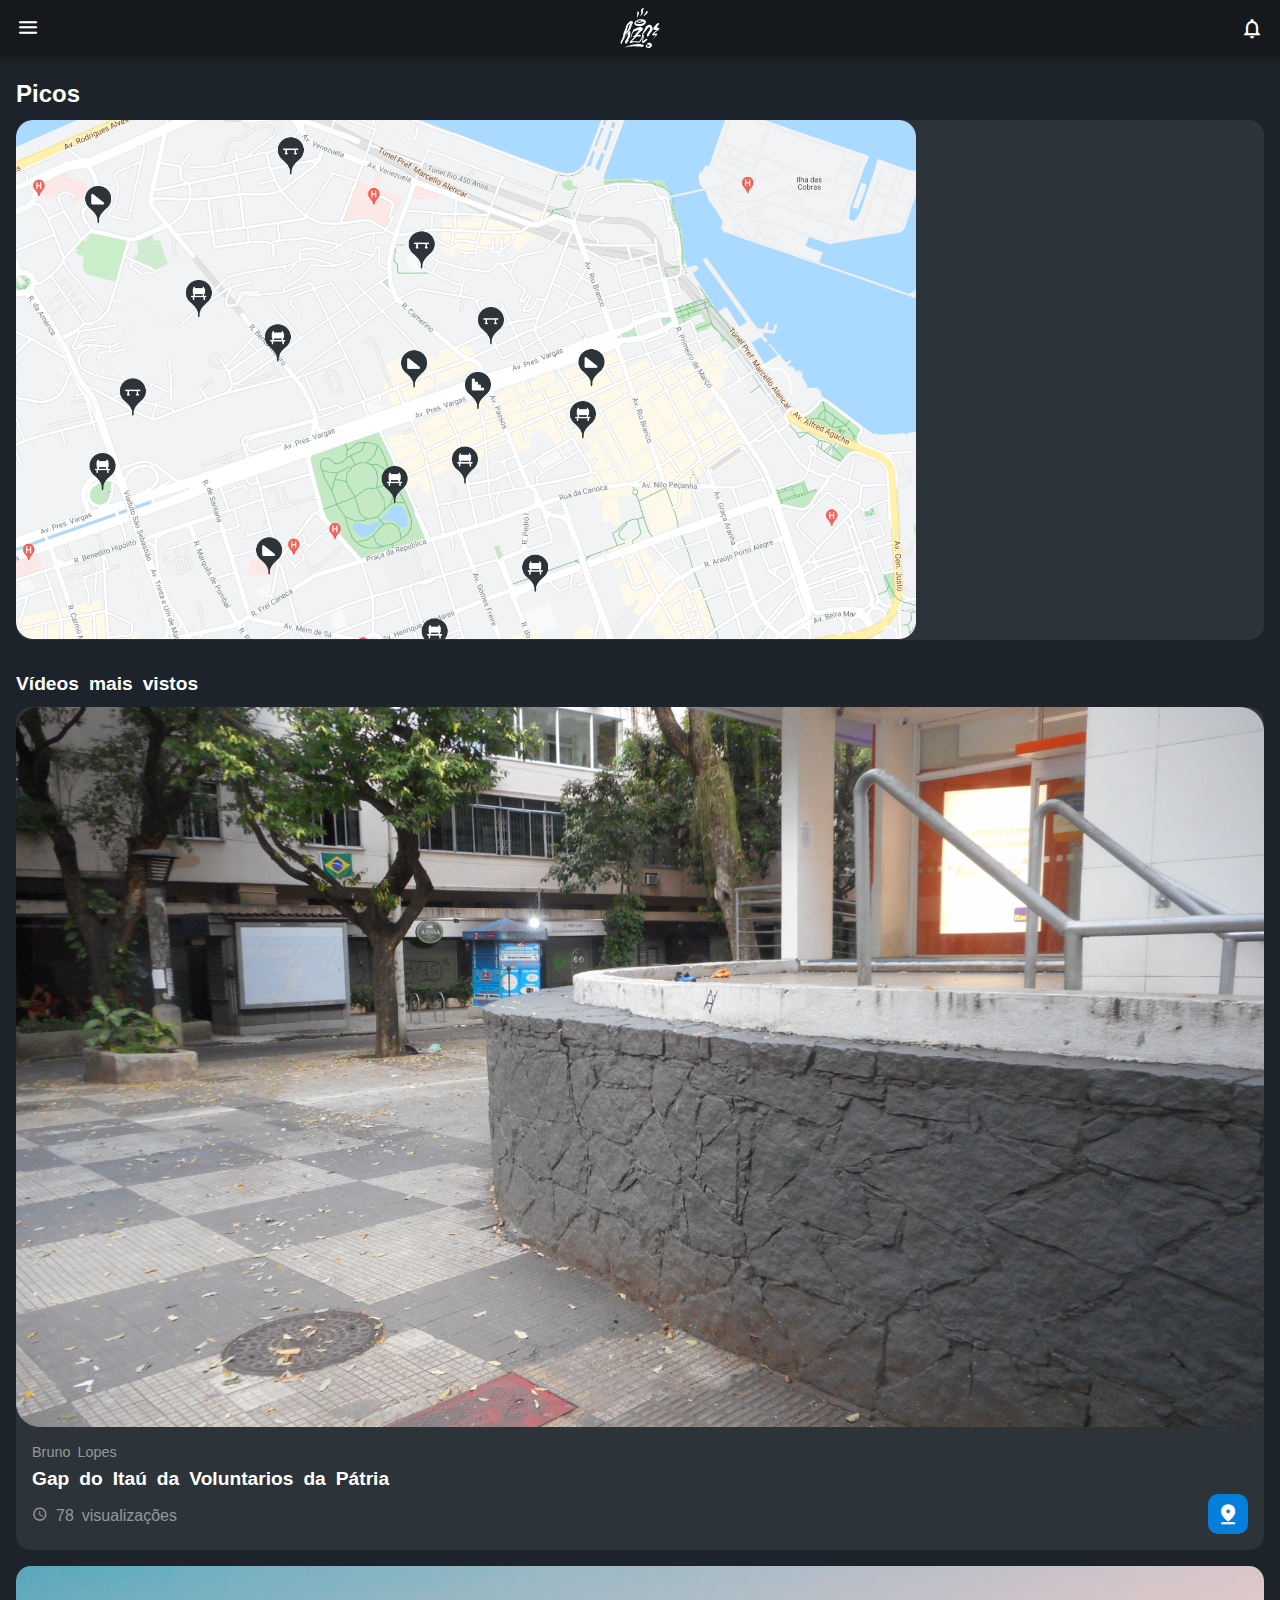
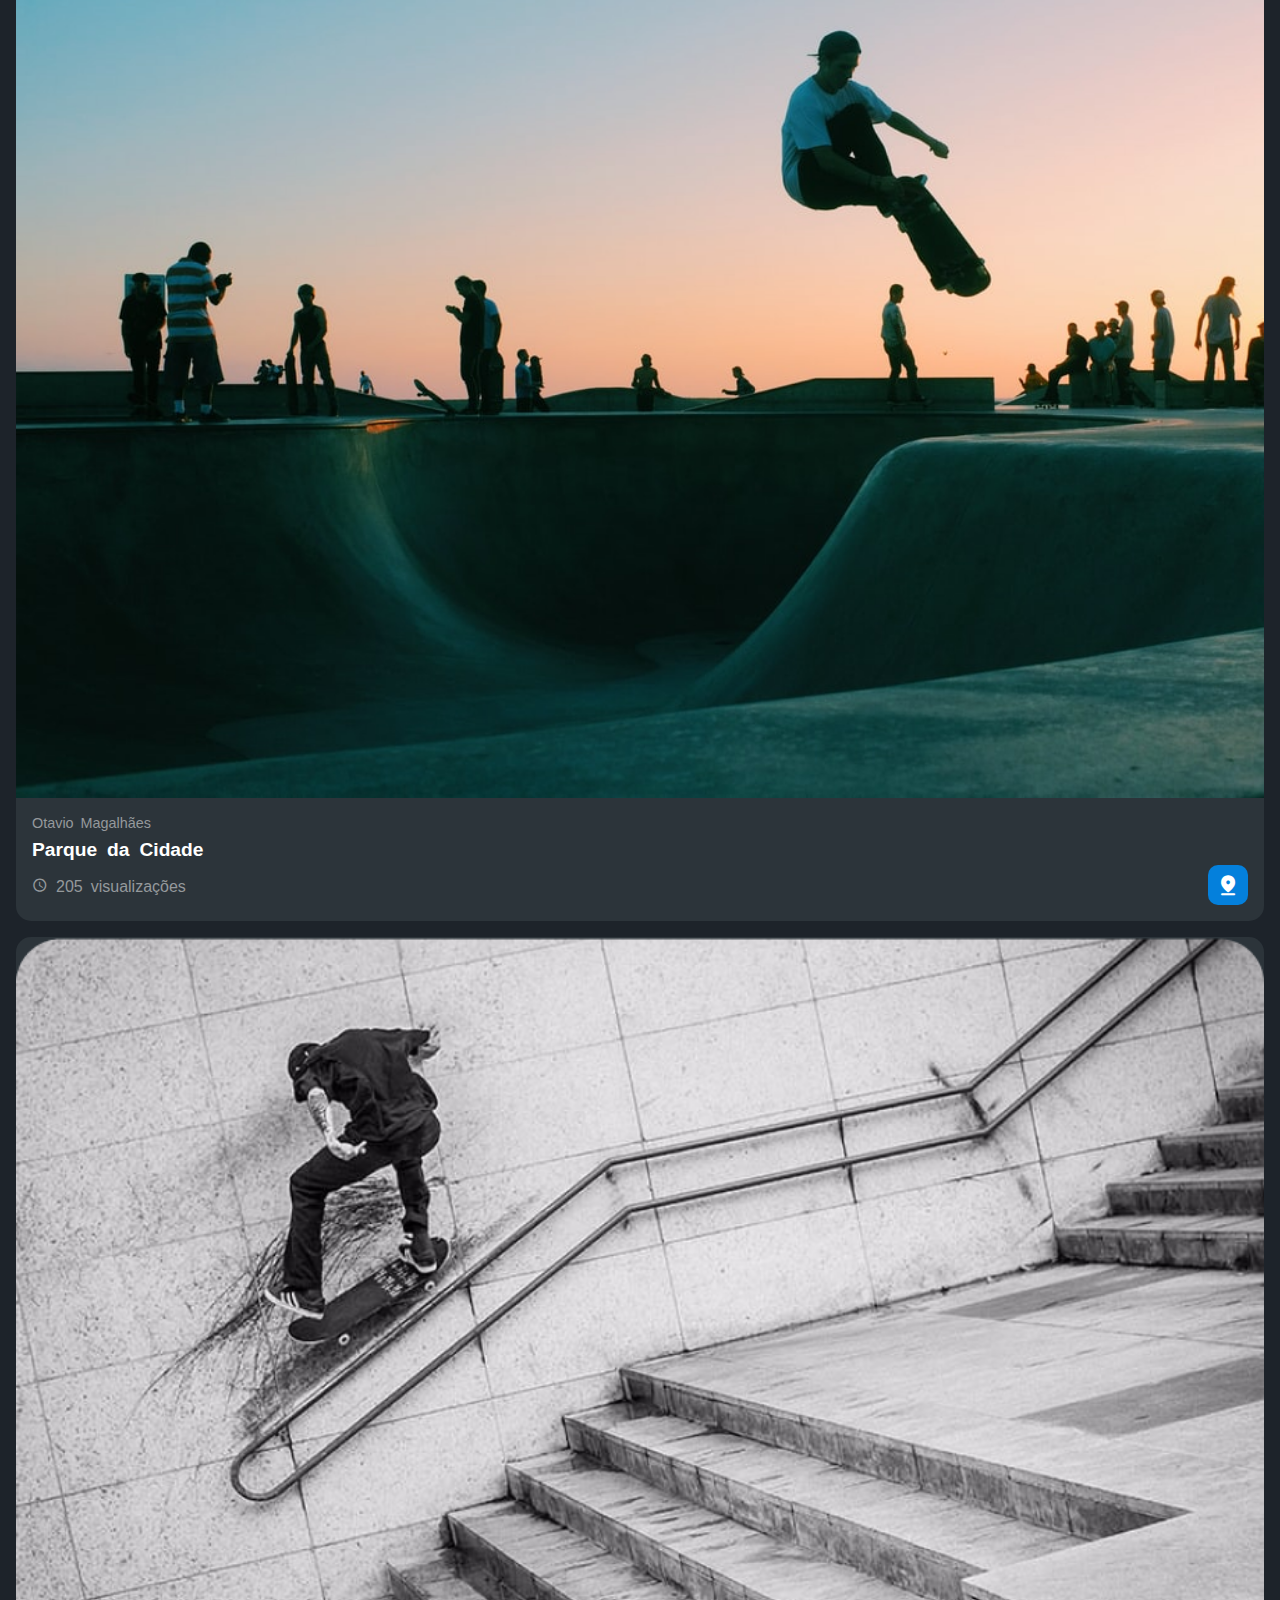
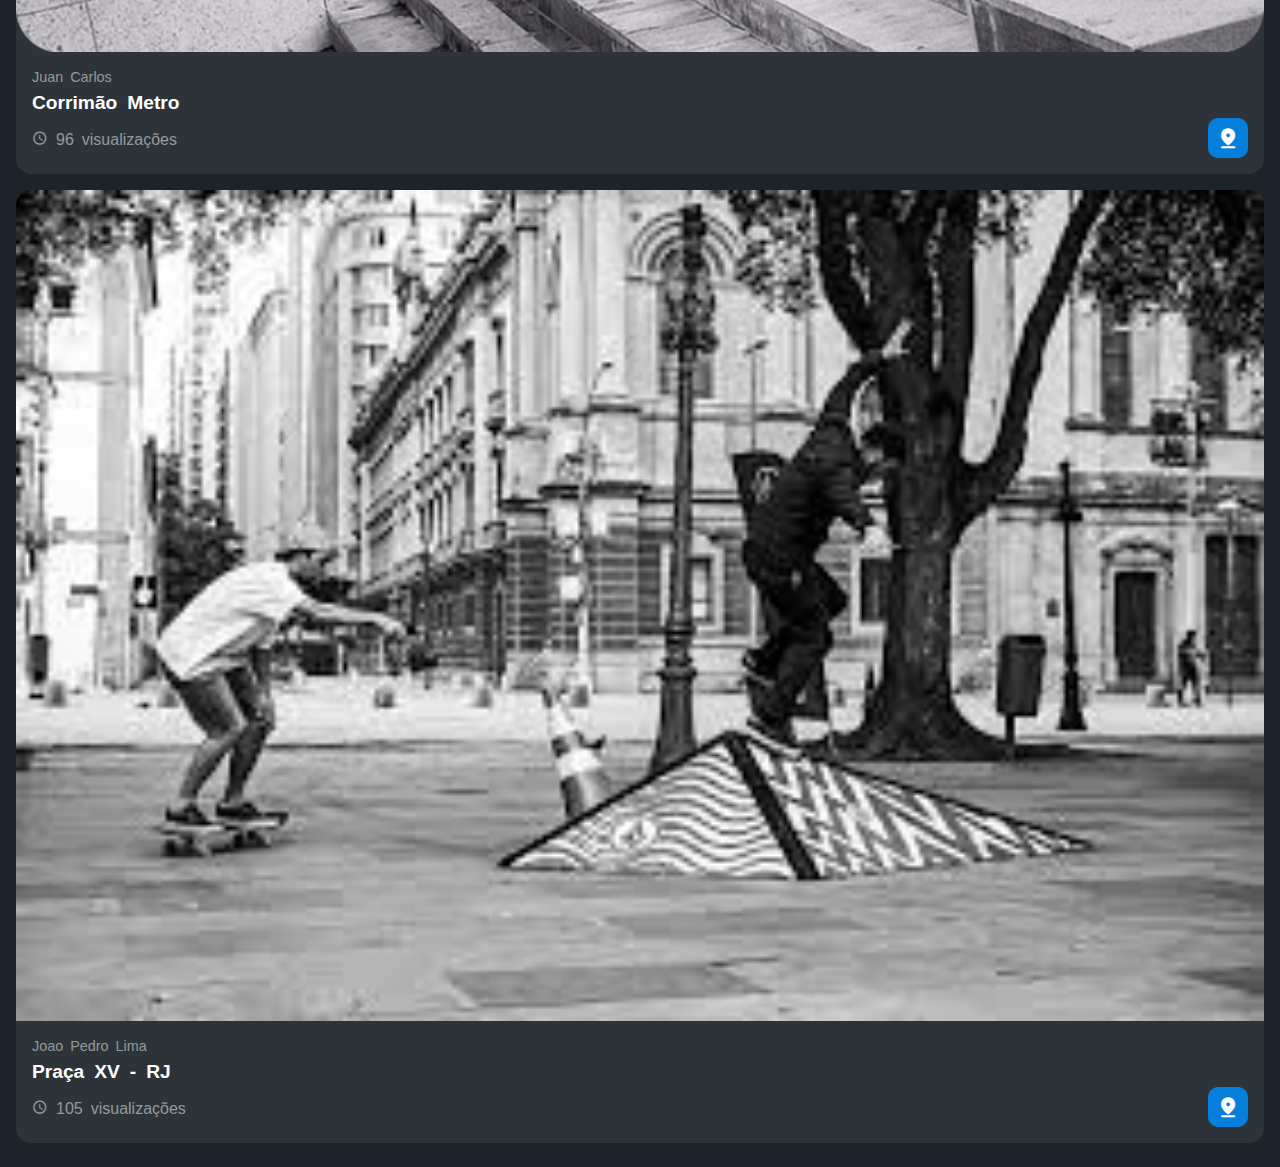
==== picos.html @ 9e900f5c "Criação da pagina de picos" ====
<!DOCTYPE html>
<html lang="pt-br">
<head>
    <meta charset="UTF-8">
    <meta http-equiv="X-UA-Compatible" content="IE=edge">
    <meta name="viewport" content="width=device-width, initial-scale=1.0">
    <title>HZC | Picos</title>
    <link rel="stylesheet" href="/assets/css/reset.css">
    <link rel="preconnect" href="https://fonts.googleapis.com">
    <link rel="preconnect" href="https://fonts.gstatic.com" crossorigin>
    <link rel="stylesheet" href="https://fonts.googleapis.com/css2?family=Open+Sans:wght@400;600;700&display=swap">
    <link rel="stylesheet" href="/assets/css/style.css">
</head>
<body>
    <header class="cabecalho">
        <buttom class="cabecalho__menu" area-label="Menu"><i></i></buttom>
        <img src="assets/img/logo.svg" alt="Logotipo" class="cabecalho__logo">
        <p class="cabecalho__perfil">Bruno Lopez</p>
        <button class="cabecalho__notificacao" area-label="Notificação"><i></i></button>
    </header>

    <nav class="menu-lateral">
        <img src="/assets/img/logo.svg" alt="Logotipo da HZC" class="menu-lateral__logo">

        <a href="/index.html" class="menu-lateral__link menu-lateral__link--inicio ">Início</a>
        <a href="#" class="menu-lateral__link menu-lateral__link--videos">Vídeos</a>
        <a href="/picos.html" class="menu-lateral__link menu-lateral__link--picos menu-lateral__link--ativo">Picos</a>
        <a href="#" class="menu-lateral__link menu-lateral__link--integrantes">Integrantes</a>
        <a href="#" class="menu-lateral__link menu-lateral__link--camisas">Camisas</a>
        <a href="#" class="menu-lateral__link menu-lateral__link--pinturas">Pinturas</a>

    </nav>

    <main class="principal">
        <h2 class="titulo__pagina">Picos</h2>
        <article class="cartao cartao--destaque destaque-video">
            <img src="/assets/img/mapa-picos.png" alt="Mapa Picos" class="cartao__imagem cartao__imagem--mobile cartao__imagem--mobile-picos">
            <img src="/assets/img/mapa-picos.png"alt="Banner Cartao" class="cartao__imagem cartao__imagem--desktop">  
        </article>

        <article class="cartao cartao--recentes videos-recentes">
            <h3 class="cartao__titulo">Favoritos</h3>
            <a href="#" class="cartao__link">Ver todos</a>
            <ul class="cartao__lista">
                <li class="cartao__item">
                    <img src="/assets/img/miniatura_4.png" alt="thumbnail" class="cartao__item-thumbnail">
                    <h4 class="catao__item-titulo">Setor Praça Maúa</h4>
                    <p class="cartao__item-perfil">João candido</p>
                </li>

                <li class="cartao__item">
                    <img src="/assets/img/miniatura_3.png" alt="thumbnail" class="cartao__item-thumbnail">
                    <h4 class="catao__item-titulo">Rotátoria do Voluntarios</h4>
                    <p class="cartao__item-perfil">Júlia Fonseca</p>
                </li>

                <li class="cartao__item">
                    <img src="/assets/img/pico-praca15.jpg" alt="thumbnail" class="cartao__item-thumbnail">
                    <h4 class="catao__item-titulo">Praça XV - RJ</h4>
                    <p class="cartao__item-perfil">João Pedro Lima</p>
                </li>

                <li class="cartao__item">
                    <img src="/assets/img/artigo_4.png" alt="thumbnail" class="cartao__item-thumbnail">
                    <h4 class="catao__item-titulo">Wallride rebouças</h4>
                    <p class="cartao__item-perfil">Júlia Fonseca </p>
                </li>

                <li class="cartao__item">
                    <img src="/assets/img/miniatura_5.png" alt="thumbnail" class="cartao__item-thumbnail">
                    <h4 class="catao__item-titulo">Praça Santa Fé</h4>
                    <p class="cartao__item-perfil">Milena Abreu</p>
                </li>
                <li class="cartao__item">
                    <img src="/assets/img/picos-rampa.jpg" alt="thumbnail" class="cartao__item-thumbnail">
                    <h4 class="catao__item-titulo">Rampa - Parque da Cidade</h4>
                    <p class="cartao__item-perfil">Otavio Magalhães</p>
                </li>
                
            </ul>
        </article>

        <section class="secao secao-videos">
            <h3 class="titulo-secao">Vídeos mais vistos</h3>
            <article class="cartao ">
                <img src="/assets/img/artigo_1.png" alt="artigo_1" class="cartao__imagem">  
                <div class="cartao__conteudo">
                    <p class="cartao__perfil">Bruno Lopes</p>
                    <h3 class="cartao__titulo">Gap do Itaú da Voluntarios da Pátria</h3>                   
                    <p class="cartao__info cartao__info--tempo">78 visualizações</p>
                    <button class="cartao__botao cartao__botao--pico" area-label="Assistir agora!"></button>
                </div>
            </article>

            <article class="cartao ">
                <img src="/assets/img/picos-rampa.jpg" alt="artigo_2" class="cartao__imagem">  
                <div class="cartao__conteudo">
                    <p class="cartao__perfil">Otavio Magalhães</p>
                    <h3 class="cartao__titulo">Parque da Cidade</h3>                   
                    <p class="cartao__info cartao__info--tempo">205 visualizações</p>
                    <button class="cartao__botao cartao__botao--pico" area-label="Assistir agora!"></button>
                </div>
            </article>

            <article class="cartao">
                <img src="/assets/img/artigo_3.png" alt="artigo_3" class="cartao__imagem">  
                <div class="cartao__conteudo">
                    <p class="cartao__perfil">Juan Carlos</p>
                    <h3 class="cartao__titulo">Corrimão Metro</h3>                   
                    <p class="cartao__info cartao__info--tempo">96 visualizações</p>
                    <button class="cartao__botao cartao__botao--pico" area-label="Assistir agora!"></button>
                </div>
            </article>

            <article class="cartao">
                <img src="/assets/img/pico-praca15.jpg" alt="artigo_4" class="cartao__imagem">  
                <div class="cartao__conteudo">
                    <p class="cartao__perfil">Joao Pedro Lima</p>
                    <h3 class="cartao__titulo">Praça XV - RJ </h3>                   
                    <p class="cartao__info cartao__info--tempo">105 visualizações</p>
                    <button class="cartao__botao cartao__botao--pico" area-label="Assistir agora!"></button>
                </div>
            </article>
        </section>
        

    </main>   



    <script src="index.js"></script>
</body>
</html>
---- assets/css/style.css ----
@font-face {
    font-family: 'icones';
    src: url(../font/icones.ttf);
}

body{
    background: #1D232A;
    font-family: 'Opens-sans','icones', sans-serif; 
    color: #FFF;
}

.cabecalho{
    display: flex;
    align-items: center;
    justify-content: space-between;
    background: #15191C;
    padding: 8px 16px;
    box-shadow: 0px 4px 4px rgba(0, 0, 0, 0.16);
}

.cabecalho__menu i:before{
    content: "\e904";
    font-size: 24px ;
}

.cabecalho__notificacao i:before{
    content: "\e906";
    font-size: 24px;
}

.cabecalho__logo{
    width: 40px;
}

.cabecalho__perfil{
    display: none;
}


.menu-lateral{

    display: flex;
    flex-direction: column;
    background: #15191C;
    width: 75vw;
    height: 100vh;

    position: absolute;
    left: -100vw;
    transition: .25s;
}

.menu-lateral--ativo{
    left: 0;
    transition: .25s;
}

.menu-lateral__logo{
    width: 118px;
    align-self: center;
    padding: 16px; 
}

.menu-lateral__link{
    height: 64px;
    color: #95999C;
    padding-left: 64px;
    display: flex;
    align-items: center;
}


.menu-lateral__link--ativo{
    color: #FFF;
    padding-left: 56px;
    border-left: 8px solid #FFFFFF;
}

.menu-lateral__link:before{
    content: "" ;
    width: 24px;
    height: 24px;
    font-size: 24px;
    position: absolute;
    left: 24px;
}

.menu-lateral__link--inicio:before{
    content:'\e902';
}

.menu-lateral__link--videos:before{
    content: '\e90e';
}

.menu-lateral__link--picos::before{
    content: '\e909';
}

.menu-lateral__link--integrantes:before{
    content:'\e903';
}

.menu-lateral__link--camisas:before{
    content: '\e900';
}

.menu-lateral__link--pinturas:before{
    content: '\e90a';
}

.principal{
    padding: 24px 16px;
    display: grid;
    gap: 16px
}

.titulo__pagina{
    font-size: 1.5rem;
    font-weight: 700;
}

.titulo-secao{
    font-size: 1.2rem;
    font-weight: 700;
}

.cartao{
    width: 100%;
    border-radius: 15px;
    overflow: hidden; /* esconder qualquer coisa que ultrapasse o limite da borda ou do cartão */
    background: #2C343A;
}

.cartao__imagem--desktop{
    display: none;
}

.cartao--destaque{
    margin-bottom: 16px;
}

.cartao__conteudo{
    padding: 16px;
    display: grid;
    grid-template-columns: auto 1fr;
    gap: 8px;
    
}

.cartao__destaque{
    grid-column: span 2;
}

.cartao__titulo{
    font-size: 1.2rem;
    font-weight: 700;
    grid-column: span 2;
}

.cartao__perfil{
    color: #95999C;
    font-size: 0.9rem;
    grid-column: span 2 ;
}

.cartao__info{
    display: flex;
    align-items: center;
    color: #95999C;
}

.cartao__info--tempo::before{
    content: '\e90c';
    margin-right: 8px;
}

.cartao__info--visualizacao::before{
    content: '\e90f';
    margin-right: 8px;
}

.cartao__info--compra::before{
    content: '\e905';
    margin-right: 8px;
}

.cartao__botao{
    display: flex;
    justify-content: center;
    align-items: center;
    background: #0480DC;
    width: 40px;
    height: 40px;
    border-radius: 10px;
    font-size: 0.9rem;
    justify-self: flex-end;
}

.cartao__botao--play::before{
    content: '\e90b';
    font-size: 24px;
}

.cartao__botao--compra::before{
    content: '\e901';
    font-size: 24px;
}

.cartao__botao--pico::before{
    content: '\e908';
    font-size: 24px;
}

.cartao__botao--destaque{
    width: 100%;
    grid-column: span 2;
}

.cartao__botao--destaque::before{
    margin-right: 8px;
}

.cartao--recentes{
    display: none;
}

.secao{
    display: grid;
    gap: 16px;
}

@media screen and (min-width: 1440px) {
    body{
        display:grid;
        grid-template-columns: auto 1fr;
    }

    .cabecalho{
        background: #1D232A;
        display: grid;
        column-gap: 32px;
        grid-template-columns: 1fr auto;
        padding: 16px 60px;
        height: 80px;
        box-sizing: border-box;
        grid-column: 2;
    }

    .cabecalho__menu{
        display: none;
    }
    .cabecalho__logo{
        display: none;
    }

    .cabecalho__perfil{
        display: grid;
        grid-template-columns: repeat(3, auto);
        column-gap: 8px;
        align-items: center;
        justify-self: flex-end;
        color: #95999C;
        padding: 8px 32px;
        border-right: 1px solid #95999C;
    }
    
    .cabecalho__perfil::before{
        content: "";
        display: block;
        width: 32px;
        height: 32px;
        background-image: url(../img/profile_2.png);
        background-size: contain;
        background-repeat: no-repeat;
        background-position: center;
    }

    .cabecalho__perfil::after{
        content: '\e90d';
        color: #FFF;
        font-size: 1.5rem;
    }

    .menu-lateral{
        position: static;
        width: 200px;
        grid-column: 1;
        grid-row: 1 / span 2;
    }

   .principal{
       display: grid;
       grid-template-columns: auto 1fr auto;
       grid-template-areas: 
       "titulo-pagina titulo-pagina titulo-pagina" 
       "destaque-video destaque-video videos-recentes"
       "secao-videos secao-videos secao-videos "
       "produtos-recentes destaque-produto destaque-produto"
       "secao-produtos secao-produtos secao-produtos"
       ;
       column-gap: 32px;
       padding: 16px 60px;
       grid-column: 2;
   }

   .cartao--destaque{
       margin-bottom: 0%;
   }

   .cartao__imagem--mobile{
     display: none;
   }

   .cartao__imagem--desktop{
       display: block;
   }

   .cartao__botao--destaque{
       grid-column: auto;
       padding: 16px 8px;
   }

   .videos-recentes{
    grid-area: videos-recentes;
   }

   .destaque-video{
    grid-area: destaque-video;
   }

   .titulo__pagina{
       grid-area: titulo-pagina;
   }

   .cartao--recentes{
       display: grid;
       grid-template-columns: auto auto;
       align-items: center;
       row-gap: 24px;
       width: 256px;
       padding: 16px;
       box-sizing: border-box;
       align-self: flex-start;
   }

   .cartao--recentes .cartao__titulo{
       grid-column: auto;
   }

   .cartao__link{
       font-size: 0.8rem;
       font-weight: 600;
       color: #0480DC;
       justify-self: flex-end;
   }

   .cartao__lista{
       display: grid;
       row-gap: 16px;
       grid-column: span 2;
   }

   .cartao__item{
       display: grid;
       grid-template-columns: auto 1fr;
       gap: 8px;
   }

   .cartao__item-thumbnail{
       width: 32px;
        grid-row: span 2;
   }

   .cartao__item-titulo{
       font-size: 0.9rem;
       line-height: 1.2rem;
       font-weight: 700;
   }

   .cartao__item-perfil{
       font-size: 0.8rem;
       color: #95999C;
   }

   .secao{
       grid-template-columns: repeat(4, 1fr);
   }

   .titulo-secao{
       grid-column: span 4;
   }

   .secao-videos{
       grid-area: secao-videos;
   }


   /* Grid area do produto*/
   .destaque-produto{
       grid-area: destaque-produto;
   }

   .produtos-recentes{
       grid-area: produtos-recentes;
   }
   .secao-produtos{
       grid-area: secao-produtos;
   }
}

/* Pagina picos */

.cartao__imagem--mobile-picos{
    width: 900px;
 
}
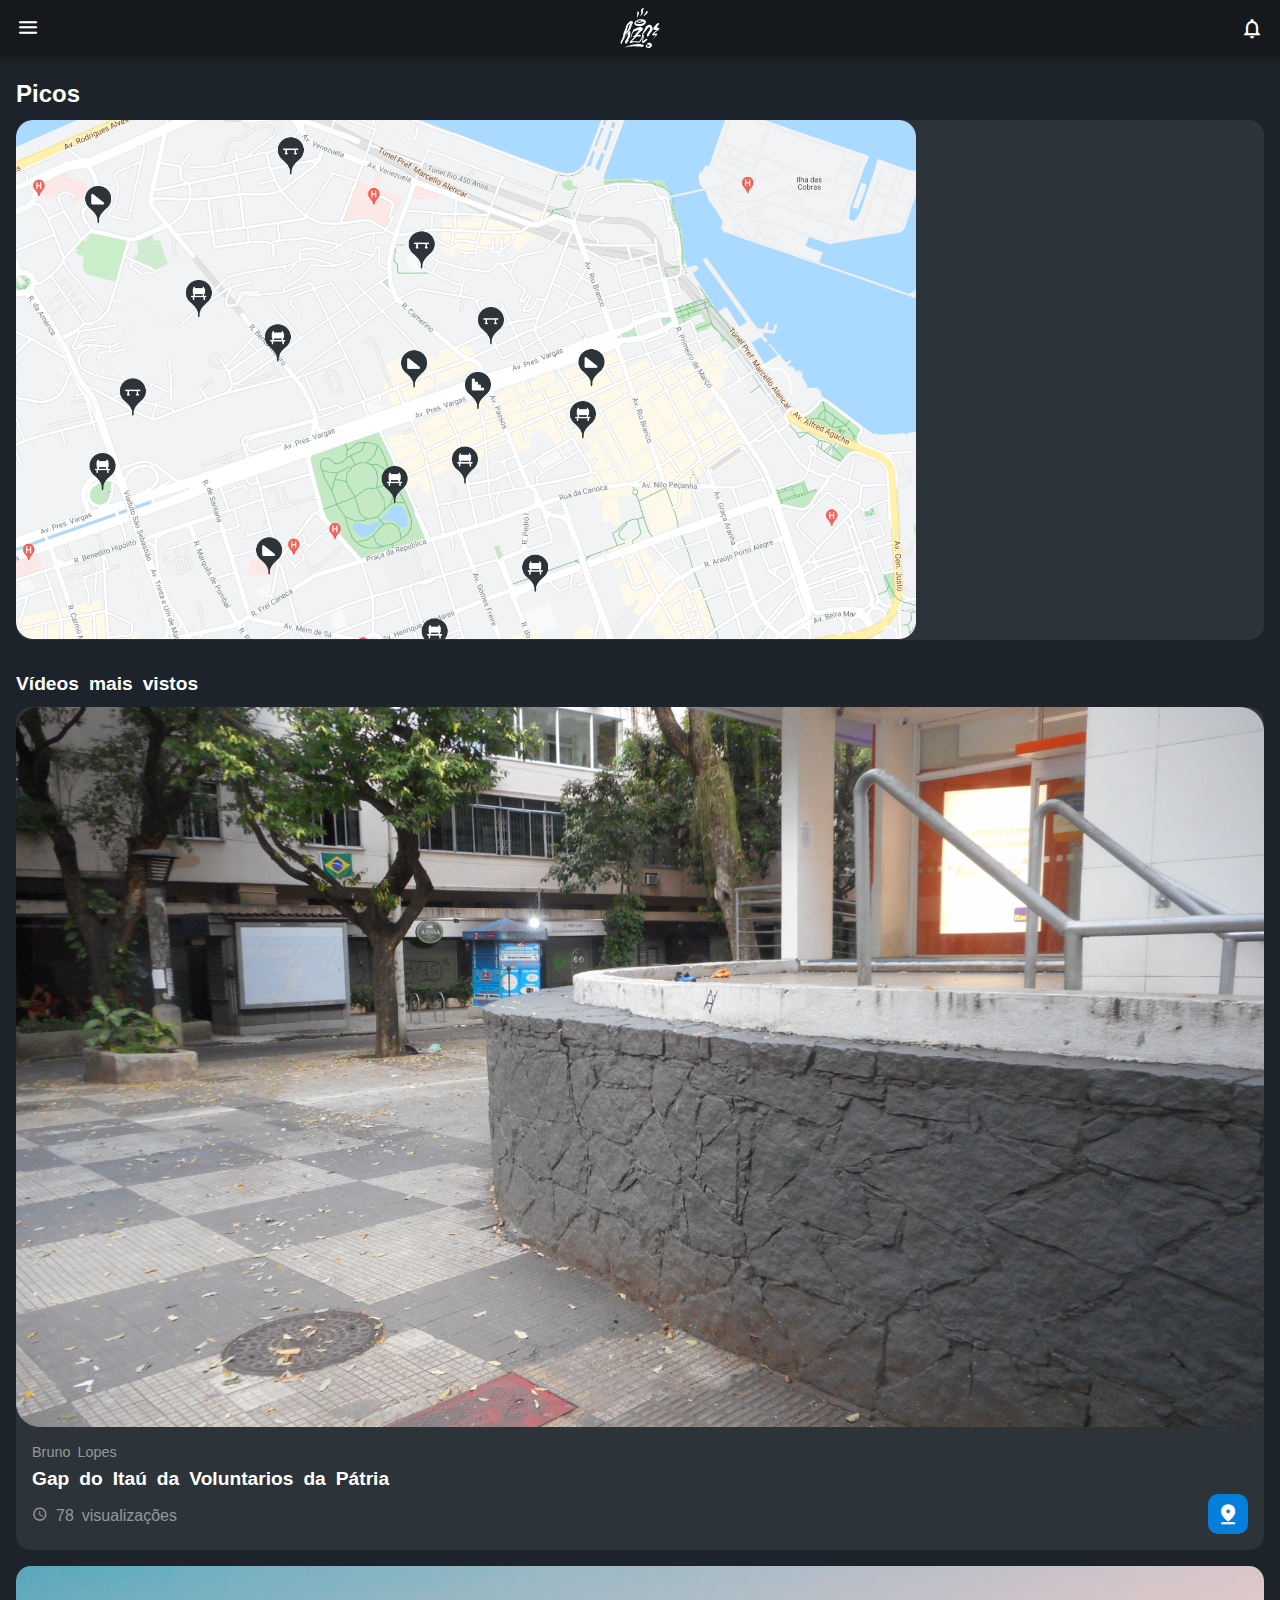
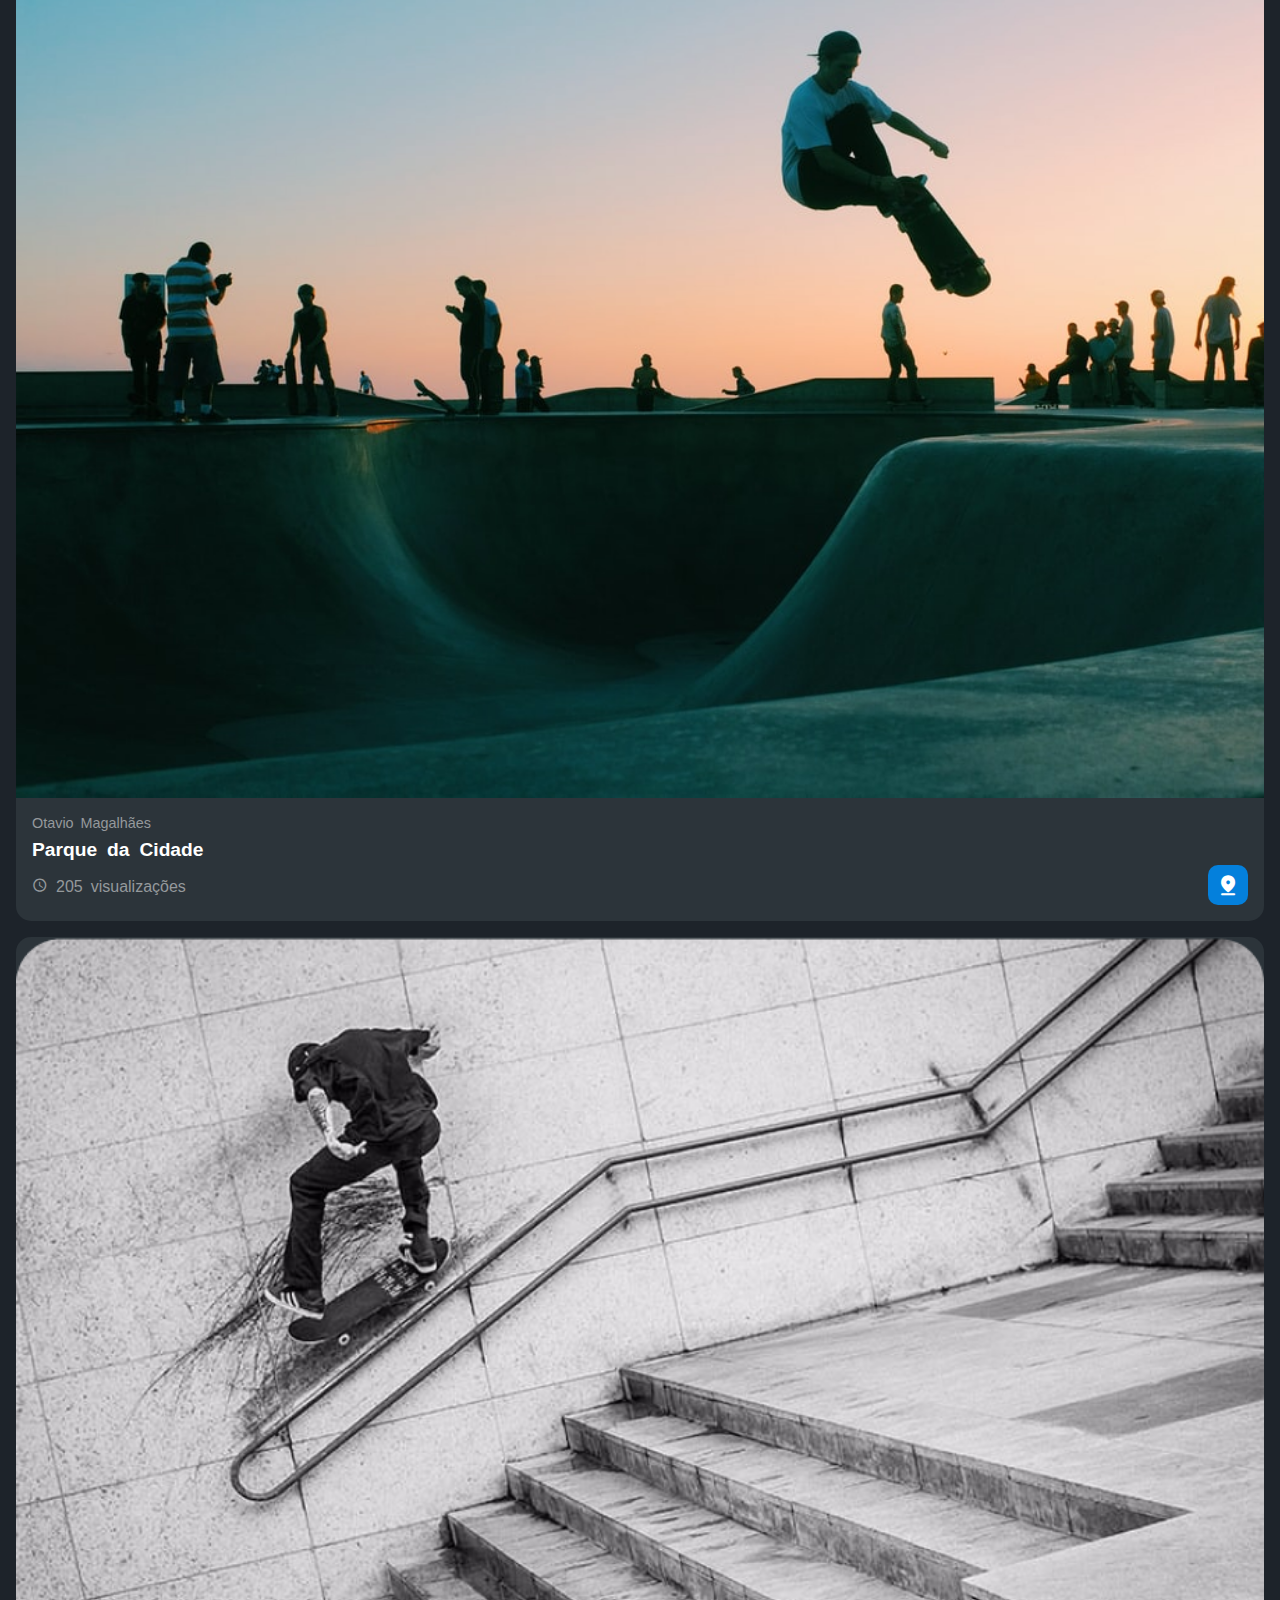
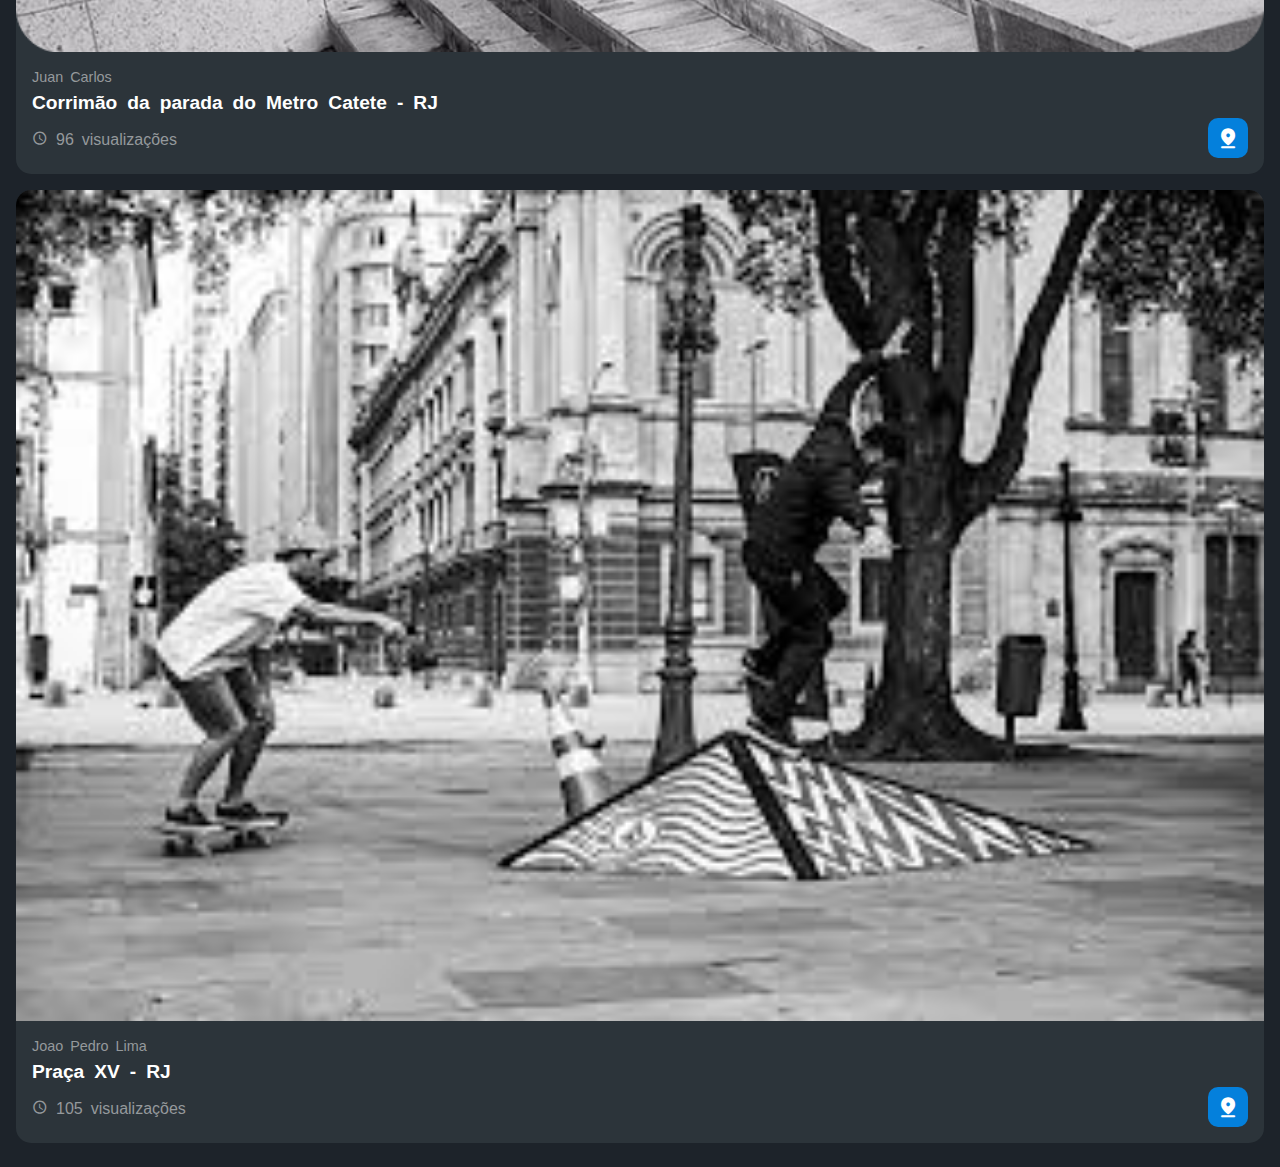
==== commit ae3d1c41: "Update picos.html" ====
--- a/picos.html
+++ b/picos.html
@@ -106,7 +106,7 @@
                 <img src="/assets/img/artigo_3.png" alt="artigo_3" class="cartao__imagem">  
                 <div class="cartao__conteudo">
                     <p class="cartao__perfil">Juan Carlos</p>
-                    <h3 class="cartao__titulo">Corrimão Metro</h3>                   
+                    <h3 class="cartao__titulo">Corrimão da parada do Metro Catete - RJ</h3>                   
                     <p class="cartao__info cartao__info--tempo">96 visualizações</p>
                     <button class="cartao__botao cartao__botao--pico" area-label="Assistir agora!"></button>
                 </div>
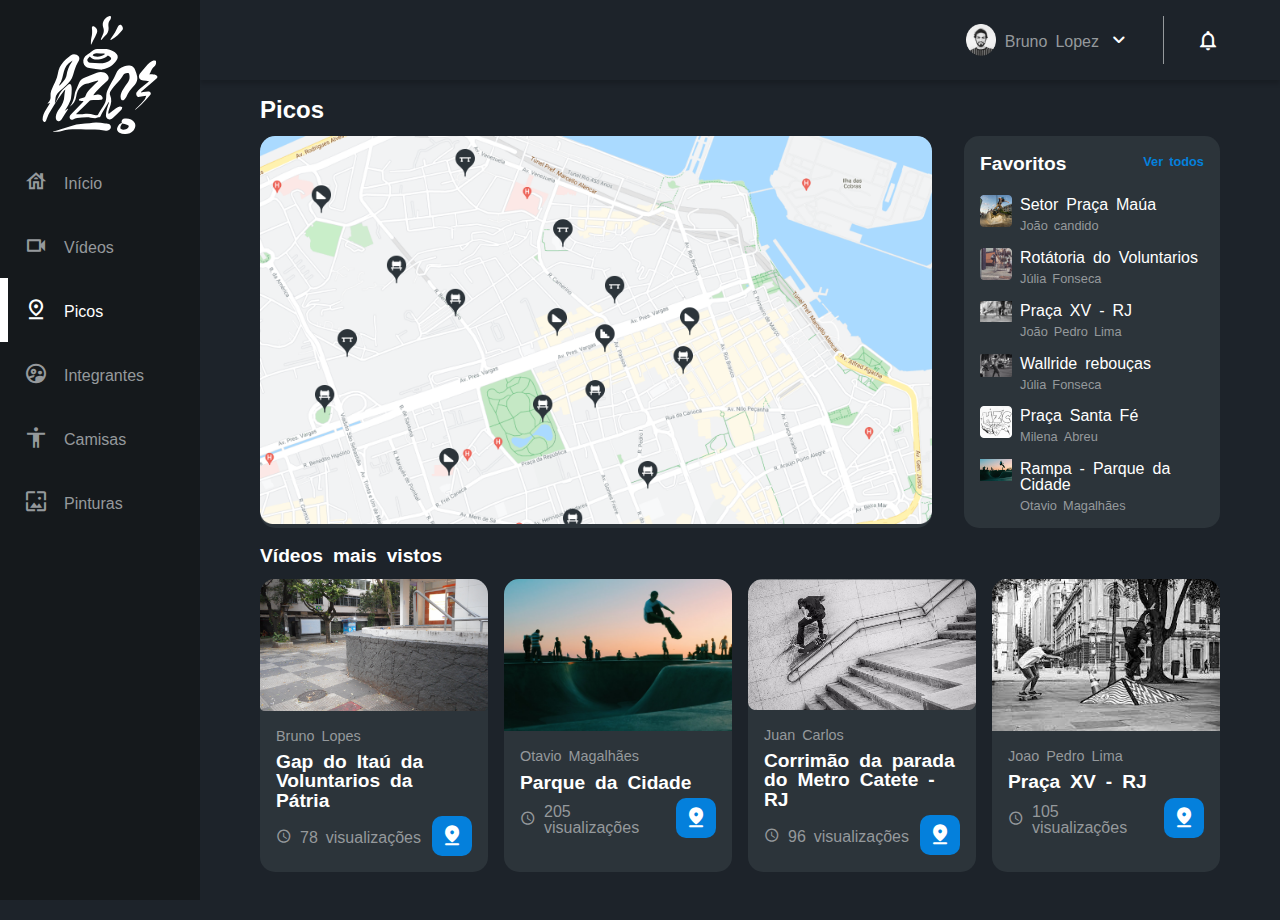
==== commit 0311d3f1: "att css e responsivo" ====
--- a/picos.html
+++ b/picos.html
@@ -5,11 +5,11 @@
     <meta http-equiv="X-UA-Compatible" content="IE=edge">
     <meta name="viewport" content="width=device-width, initial-scale=1.0">
     <title>HZC | Picos</title>
-    <link rel="stylesheet" href="/assets/css/reset.css">
+    <link rel="stylesheet" href="assets/css/reset.css">
     <link rel="preconnect" href="https://fonts.googleapis.com">
     <link rel="preconnect" href="https://fonts.gstatic.com" crossorigin>
     <link rel="stylesheet" href="https://fonts.googleapis.com/css2?family=Open+Sans:wght@400;600;700&display=swap">
-    <link rel="stylesheet" href="/assets/css/style.css">
+    <link rel="stylesheet" href="assets/css/style.css">
 </head>
 <body>
     <header class="cabecalho">
@@ -20,11 +20,11 @@
     </header>
 
     <nav class="menu-lateral">
-        <img src="/assets/img/logo.svg" alt="Logotipo da HZC" class="menu-lateral__logo">
+        <img src="assets/img/logo.svg" alt="Logotipo da HZC" class="menu-lateral__logo">
 
-        <a href="/index.html" class="menu-lateral__link menu-lateral__link--inicio ">Início</a>
+        <a href="index.html" class="menu-lateral__link menu-lateral__link--inicio ">Início</a>
         <a href="#" class="menu-lateral__link menu-lateral__link--videos">Vídeos</a>
-        <a href="/picos.html" class="menu-lateral__link menu-lateral__link--picos menu-lateral__link--ativo">Picos</a>
+        <a href="picos.html" class="menu-lateral__link menu-lateral__link--picos menu-lateral__link--ativo">Picos</a>
         <a href="#" class="menu-lateral__link menu-lateral__link--integrantes">Integrantes</a>
         <a href="#" class="menu-lateral__link menu-lateral__link--camisas">Camisas</a>
         <a href="#" class="menu-lateral__link menu-lateral__link--pinturas">Pinturas</a>
@@ -34,8 +34,8 @@
     <main class="principal">
         <h2 class="titulo__pagina">Picos</h2>
         <article class="cartao cartao--destaque destaque-video">
-            <img src="/assets/img/mapa-picos.png" alt="Mapa Picos" class="cartao__imagem cartao__imagem--mobile cartao__imagem--mobile-picos">
-            <img src="/assets/img/mapa-picos.png"alt="Banner Cartao" class="cartao__imagem cartao__imagem--desktop">  
+            <img src="assets/img/mapa-picos.png" alt="Mapa Picos" class="cartao__imagem cartao__imagem--mobile cartao__imagem--mobile-picos">
+            <img src="assets/img/mapa-picos.png"alt="Banner Cartao" class="cartao__imagem cartao__imagem--desktop">  
         </article>
 
         <article class="cartao cartao--recentes videos-recentes">
@@ -43,36 +43,36 @@
             <a href="#" class="cartao__link">Ver todos</a>
             <ul class="cartao__lista">
                 <li class="cartao__item">
-                    <img src="/assets/img/miniatura_4.png" alt="thumbnail" class="cartao__item-thumbnail">
+                    <img src="assets/img/miniatura_4.png" alt="thumbnail" class="cartao__item-thumbnail">
                     <h4 class="catao__item-titulo">Setor Praça Maúa</h4>
                     <p class="cartao__item-perfil">João candido</p>
                 </li>
 
                 <li class="cartao__item">
-                    <img src="/assets/img/miniatura_3.png" alt="thumbnail" class="cartao__item-thumbnail">
+                    <img src="assets/img/miniatura_3.png" alt="thumbnail" class="cartao__item-thumbnail">
                     <h4 class="catao__item-titulo">Rotátoria do Voluntarios</h4>
                     <p class="cartao__item-perfil">Júlia Fonseca</p>
                 </li>
 
                 <li class="cartao__item">
-                    <img src="/assets/img/pico-praca15.jpg" alt="thumbnail" class="cartao__item-thumbnail">
+                    <img src="assets/img/pico-praca15.jpg" alt="thumbnail" class="cartao__item-thumbnail">
                     <h4 class="catao__item-titulo">Praça XV - RJ</h4>
                     <p class="cartao__item-perfil">João Pedro Lima</p>
                 </li>
 
                 <li class="cartao__item">
-                    <img src="/assets/img/artigo_4.png" alt="thumbnail" class="cartao__item-thumbnail">
+                    <img src="assets/img/artigo_4.png" alt="thumbnail" class="cartao__item-thumbnail">
                     <h4 class="catao__item-titulo">Wallride rebouças</h4>
                     <p class="cartao__item-perfil">Júlia Fonseca </p>
                 </li>
 
                 <li class="cartao__item">
-                    <img src="/assets/img/miniatura_5.png" alt="thumbnail" class="cartao__item-thumbnail">
+                    <img src="assets/img/miniatura_5.png" alt="thumbnail" class="cartao__item-thumbnail">
                     <h4 class="catao__item-titulo">Praça Santa Fé</h4>
                     <p class="cartao__item-perfil">Milena Abreu</p>
                 </li>
                 <li class="cartao__item">
-                    <img src="/assets/img/picos-rampa.jpg" alt="thumbnail" class="cartao__item-thumbnail">
+                    <img src="assets/img/picos-rampa.jpg" alt="thumbnail" class="cartao__item-thumbnail">
                     <h4 class="catao__item-titulo">Rampa - Parque da Cidade</h4>
                     <p class="cartao__item-perfil">Otavio Magalhães</p>
                 </li>
@@ -83,7 +83,7 @@
         <section class="secao secao-videos">
             <h3 class="titulo-secao">Vídeos mais vistos</h3>
             <article class="cartao ">
-                <img src="/assets/img/artigo_1.png" alt="artigo_1" class="cartao__imagem">  
+                <img src="assets/img/artigo_1.png" alt="artigo_1" class="cartao__imagem">  
                 <div class="cartao__conteudo">
                     <p class="cartao__perfil">Bruno Lopes</p>
                     <h3 class="cartao__titulo">Gap do Itaú da Voluntarios da Pátria</h3>                   
@@ -93,7 +93,7 @@
             </article>
 
             <article class="cartao ">
-                <img src="/assets/img/picos-rampa.jpg" alt="artigo_2" class="cartao__imagem">  
+                <img src="assets/img/picos-rampa.jpg" alt="artigo_2" class="cartao__imagem">  
                 <div class="cartao__conteudo">
                     <p class="cartao__perfil">Otavio Magalhães</p>
                     <h3 class="cartao__titulo">Parque da Cidade</h3>                   
@@ -103,7 +103,7 @@
             </article>
 
             <article class="cartao">
-                <img src="/assets/img/artigo_3.png" alt="artigo_3" class="cartao__imagem">  
+                <img src="assets/img/artigo_3.png" alt="artigo_3" class="cartao__imagem">  
                 <div class="cartao__conteudo">
                     <p class="cartao__perfil">Juan Carlos</p>
                     <h3 class="cartao__titulo">Corrimão da parada do Metro Catete - RJ</h3>                   
@@ -113,7 +113,7 @@
             </article>
 
             <article class="cartao">
-                <img src="/assets/img/pico-praca15.jpg" alt="artigo_4" class="cartao__imagem">  
+                <img src="assets/img/pico-praca15.jpg" alt="artigo_4" class="cartao__imagem">  
                 <div class="cartao__conteudo">
                     <p class="cartao__perfil">Joao Pedro Lima</p>
                     <h3 class="cartao__titulo">Praça XV - RJ </h3>                   
--- a/assets/css/style.css
+++ b/assets/css/style.css
@@ -230,7 +230,7 @@
     gap: 16px;
 }
 
-@media screen and (min-width: 1440px) {
+@media screen and (min-width: 1024px) {
     body{
         display:grid;
         grid-template-columns: auto 1fr;
